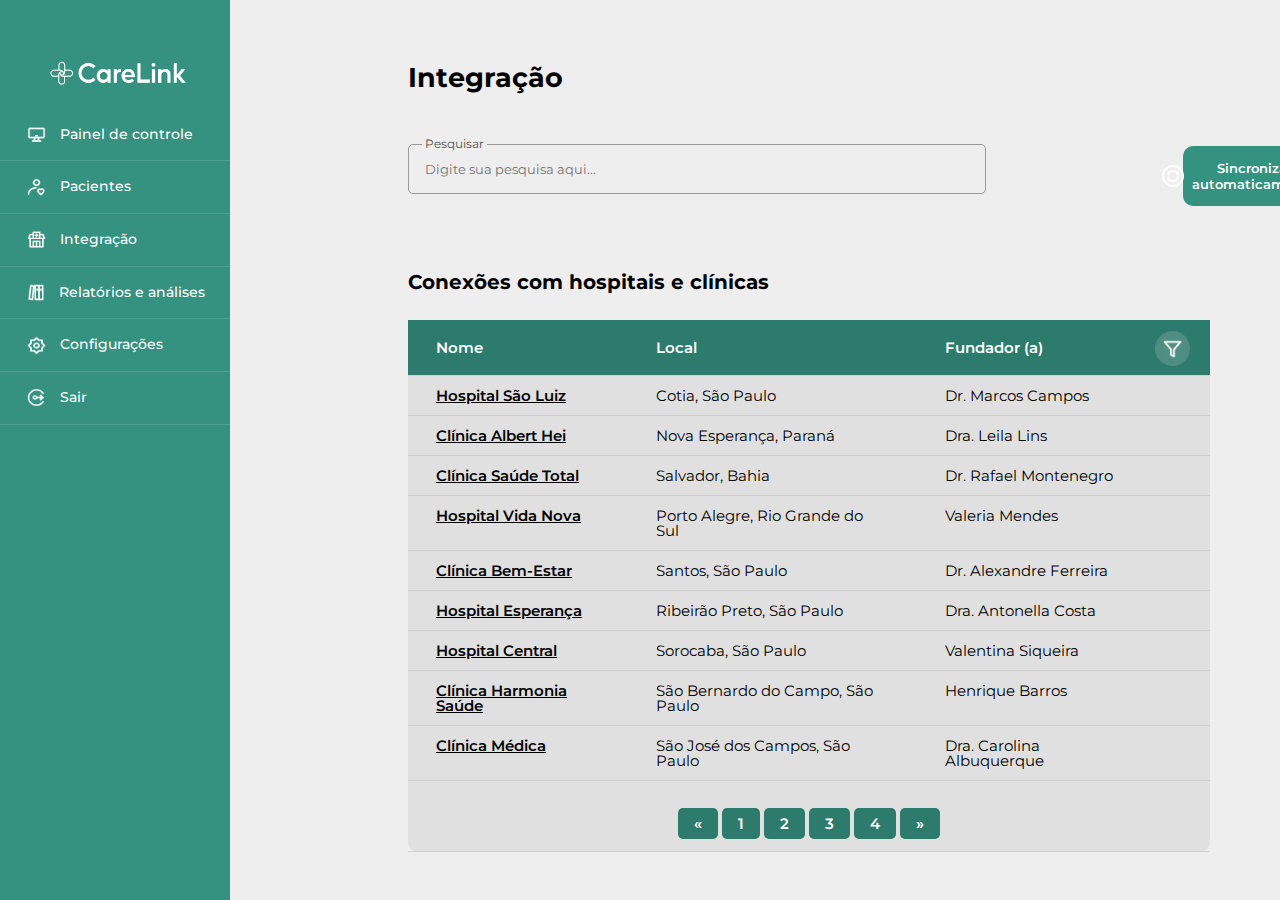
==== integracao.html @ 962ace02 "arquivo novo" ====
<!DOCTYPE html>
<html lang=pt-BR>

<head>
    <meta charset=UTF-8>
    <meta http-equiv=X-UA-Compatible content="IE=edge">
    <meta name=viewport content="width=device-width, initial-scale=1.0">
    <meta name=description content="CareLink: Integração de dados em saúde">
    <title>CareLink: Pacientes</title>
    <link rel="icon" type="image/x-icon" href="./images/favicon.png">
    <link href=./css/reset.css rel=stylesheet>
    <link href=./css/menu.css rel=stylesheet>
    <link href=./css/visaogeral.css rel=stylesheet>
    <link href=./css/pacientes.css rel=stylesheet>
    <link href=./css/perfilpaciente.css rel=stylesheet>
    <link href=./css/integracao.css rel=stylesheet>
</head>

<body>

    <div class="container-principal">

        <div class="navbar">
            <div class="container nav-container">
                <input class="checkbox__burg" type="checkbox" name="" id="" />
                <div class="hamburger-lines">
                  <span class="line line1"></span>
                  <span class="line line2"></span>
                  <span class="line line3"></span>
                </div>  
              <div class="logo">
                <h1><img src="./images/logo.png" class="logo__menu"></h1>
              </div>
              <div class="menu-items">

                <li><img src="./images/computer.png" class="item-icon"><a href="./visaogeral.html">Painel de controle</a></li>
                <li><img src="./images/personal-collection.png" class="item-icon"><a href="./pacientes.html">Pacientes</a></li>
                <li><img src="./images/hospital-two.png" class="item-icon"><a href="./integracao.html">Integração</a></li>
                <li><img src="./images/document-folder.png" class="item-icon"><a href="./relatorios.html">Relatórios e análises</a></li>
                <li><img src="./images/config.png" class="item-icon"><a href="./config.html">Configurações</a></li>
                <li><img src="./images/outbound.png" class="item-icon"><a href="./index.html">Sair</a></li>
              </div>
            </div>
          </div>

        </div>
        <nav class="sideBar-lateral">  
            <ul class="">
                <img src="./images/logo.png" alt="Logo escrita CareLink" id="imagem_logo">
                <li class="menu-item">
                    <a href="./visaogeral.html" class="item-active">
                        <img src="./images/computer.png" class="item-icon">
                        <label class="item-descricao">Painel de controle</label>   
                    </a>
                </li>
                <li class="menu-item">
                    <a href="./pacientes.html" class="item-active">
                        <img src="./images/personal-collection.png" class="item-icon">
                        <label class="item-descricao">Pacientes</label>     
                    </a>
                </li>
                <li class="menu-item">
                    <a href="./integracao.html" class="item-active">
                        <img src="./images/hospital-two.png" class="item-icon">
                        <label class="item-descricao">Integração</label>        
                    </a>
                </li>
                <li class="menu-item">
                    <a href="./relatorios.html" class="item-active">
                        <img src="./images/document-folder.png" class="item-icon">
                        <label class="item-descricao">Relatórios e análises</label>                                                    
                    </a>
                </li>
                <li class="menu-item">
                    <a href="./config.html" class="item-active">
                        <img src="./images/config.png" class="item-icon">
                        <label class="item-descricao">Configurações</label>                                                    
                    </a>
                </li>
                <li class="menu-item">
                    <a href="./index.html" class="item-active">
                        <img src="./images/outbound.png" class="item-icon">
                        <label class="item-descricao">Sair</label>                                                    
                    </a>
                </li>
            </ul>
        </nav></div>


        <div class="integracaco">
            <h1 class="titulozao">Integração</h1>
            <div class="pesquisa-botao">
            <div class="coolinput">
              <label for="input" class="text">Pesquisar</label>
              <input
                type="email"
                placeholder="Digite sua pesquisa aqui..."
                name="input"
                class="input"
              />
            </div>

            <div class="botoes_integracao">
            <button type=submit class=botao__form__int>
                <span><img src="./images/update-rotation.png">Sincronizar automaticamente</span>
            </button>
            <button type=submit class=botao__form__int>
                <span><img src="./images/add.png">Adicionar nova conexão</span>
            </button>
        </div>
        </div>



            <h1 class="subtitulo">Conexões com hospitais e clínicas</h1>

            <table class="blueTable">
                <thead>
                <tr>
                <th>Nome</th>
                <th>Local</th>
                <th>Fundador (a)</th>
                <th><img src="./images/filter.png" class="filtericon"></th>
                </tr>
                </thead>
                <tbody>
                <tr>
                <td class="td-bold-class">Hospital São Luiz</td><td>Cotia, São Paulo</td><td>Dr. Marcos Campos</td></tr>
                <tr>
                <td class="td-bold-class">Clínica Albert Hei</td><td>Nova Esperança, Paraná</td><td>Dra. Leila Lins</td></tr>
                <tr>
                <td class="td-bold-class">Clínica Saúde Total</td><td>Salvador, Bahia</td><td>Dr. Rafael Montenegro</td></tr>
                <tr>
                <td class="td-bold-class">Hospital Vida Nova</td><td>Porto Alegre, Rio Grande do Sul</td><td>Valeria Mendes</td></tr>
                <tr>
                <td class="td-bold-class">Clínica Bem-Estar</td><td>Santos, São Paulo</td><td>Dr. Alexandre Ferreira</td></tr>
                <tr>
                <td class="td-bold-class">Hospital Esperança</td><td>Ribeirão Preto, São Paulo</td><td>Dra. Antonella Costa</td></tr>
                <tr>
                    <td class="td-bold-class">Hospital Central</td><td>Sorocaba, São Paulo</td><td>Valentina Siqueira</td></tr>
                    <tr>
                        <td class="td-bold-class">Clínica Harmonia Saúde</td><td>São Bernardo do Campo, São Paulo</td><td>Henrique Barros</td></tr>
                        <tr>
                            <td class="td-bold-class">Clínica Médica</td><td>São José dos Campos, São Paulo</td><td>Dra. Carolina Albuquerque</td></tr>
                </tbody>
                </tr>
                <tfoot>
                    <tr>
                    <td colspan="6">
                    <div class="links"><a href="#">&laquo;</a> <a class="active" href="#">1</a> <a href="#">2</a> <a href="#">3</a> <a href="#">4</a> <a href="#">&raquo;</a></div>
                    </td>
                    </tr>
                    </tfoot>
                </table>

            </div>

</body>
</html>
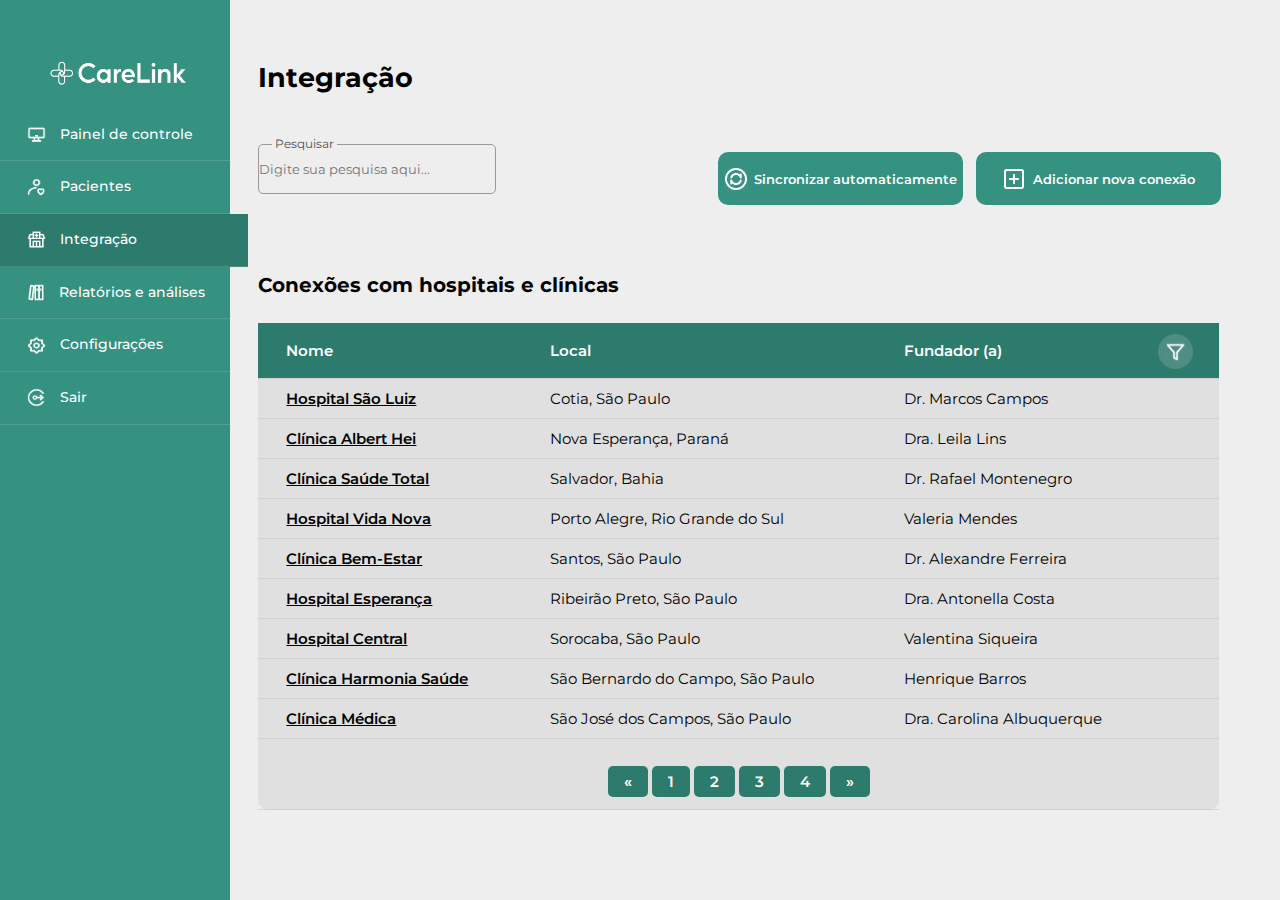
==== commit 53bd92c6: "novas páginas + responsividade" ====
--- a/integracao.html
+++ b/integracao.html
@@ -18,11 +18,22 @@
 
 <body>
 
+    <div vw class="enabled">
+        <div vw-access-button class="active"></div>
+        <div vw-plugin-wrapper>
+          <div class="vw-plugin-top-wrapper"></div>
+        </div>
+      </div>
+      <script src="https://vlibras.gov.br/app/vlibras-plugin.js"></script>
+      <script>
+        new window.VLibras.Widget('https://vlibras.gov.br/app');
+      </script>
+
     <div class="container-principal">
 
         <div class="navbar">
             <div class="container nav-container">
-                <input class="checkbox__burg" type="checkbox" name="" id="" />
+                <input class="checkbox__burg" type="checkbox" name=""   />
                 <div class="hamburger-lines">
                   <span class="line line1"></span>
                   <span class="line line2"></span>
@@ -59,7 +70,7 @@
                         <label class="item-descricao">Pacientes</label>     
                     </a>
                 </li>
-                <li class="menu-item">
+                <li class="menu-item" id="class-active">
                     <a href="./integracao.html" class="item-active">
                         <img src="./images/hospital-two.png" class="item-icon">
                         <label class="item-descricao">Integração</label>        
@@ -91,7 +102,7 @@
             <h1 class="titulozao">Integração</h1>
             <div class="pesquisa-botao">
             <div class="coolinput">
-              <label for="input" class="text">Pesquisar</label>
+              <label for="input" class="text" id="label_file">Pesquisar</label>
               <input
                 type="email"
                 placeholder="Digite sua pesquisa aqui..."
@@ -112,36 +123,37 @@
 
 
 
+        <div class="position-table">
             <h1 class="subtitulo">Conexões com hospitais e clínicas</h1>
 
             <table class="blueTable">
                 <thead>
                 <tr>
                 <th>Nome</th>
-                <th>Local</th>
-                <th>Fundador (a)</th>
-                <th><img src="./images/filter.png" class="filtericon"></th>
+                <th class="hide-on-mobile-hour">Local</th>
+                <th class="hide-on-mobile">Fundador (a)</th>
+                <th class="hide-on-mobile"><img src="./images/filter.png" class="filtericon"></th>
                 </tr>
                 </thead>
                 <tbody>
                 <tr>
-                <td class="td-bold-class">Hospital São Luiz</td><td>Cotia, São Paulo</td><td>Dr. Marcos Campos</td></tr>
+                <td class="td-bold-class">Hospital São Luiz</td><td class="hide-on-mobile-hour">Cotia, São Paulo</td><td class="hide-on-mobile">Dr. Marcos Campos</td></tr>
                 <tr>
-                <td class="td-bold-class">Clínica Albert Hei</td><td>Nova Esperança, Paraná</td><td>Dra. Leila Lins</td></tr>
+                <td class="td-bold-class">Clínica Albert Hei</td><td class="hide-on-mobile-hour">Nova Esperança, Paraná</td><td class="hide-on-mobile">Dra. Leila Lins</td></tr>
                 <tr>
-                <td class="td-bold-class">Clínica Saúde Total</td><td>Salvador, Bahia</td><td>Dr. Rafael Montenegro</td></tr>
+                <td class="td-bold-class">Clínica Saúde Total</td><td class="hide-on-mobile-hour">Salvador, Bahia</td><td class="hide-on-mobile">Dr. Rafael Montenegro</td></tr>
                 <tr>
-                <td class="td-bold-class">Hospital Vida Nova</td><td>Porto Alegre, Rio Grande do Sul</td><td>Valeria Mendes</td></tr>
+                <td class="td-bold-class">Hospital Vida Nova</td><td class="hide-on-mobile-hour">Porto Alegre, Rio Grande do Sul</td><td class="hide-on-mobile">Valeria Mendes</td></tr>
                 <tr>
-                <td class="td-bold-class">Clínica Bem-Estar</td><td>Santos, São Paulo</td><td>Dr. Alexandre Ferreira</td></tr>
+                <td class="td-bold-class">Clínica Bem-Estar</td><td class="hide-on-mobile-hour">Santos, São Paulo</td><td class="hide-on-mobile">Dr. Alexandre Ferreira</td></tr>
                 <tr>
-                <td class="td-bold-class">Hospital Esperança</td><td>Ribeirão Preto, São Paulo</td><td>Dra. Antonella Costa</td></tr>
+                <td class="td-bold-class">Hospital Esperança</td><td class="hide-on-mobile-hour">Ribeirão Preto, São Paulo</td><td class="hide-on-mobile">Dra. Antonella Costa</td></tr>
                 <tr>
-                    <td class="td-bold-class">Hospital Central</td><td>Sorocaba, São Paulo</td><td>Valentina Siqueira</td></tr>
+                    <td class="td-bold-class">Hospital Central</td><td class="hide-on-mobile-hour">Sorocaba, São Paulo</td><td class="hide-on-mobile">Valentina Siqueira</td></tr>
                     <tr>
-                        <td class="td-bold-class">Clínica Harmonia Saúde</td><td>São Bernardo do Campo, São Paulo</td><td>Henrique Barros</td></tr>
+                        <td class="td-bold-class">Clínica Harmonia Saúde</td><td class="hide-on-mobile-hour">São Bernardo do Campo, São Paulo</td><td class="hide-on-mobile">Henrique Barros</td></tr>
                         <tr>
-                            <td class="td-bold-class">Clínica Médica</td><td>São José dos Campos, São Paulo</td><td>Dra. Carolina Albuquerque</td></tr>
+                            <td class="td-bold-class">Clínica Médica</td><td class="hide-on-mobile-hour">São José dos Campos, São Paulo</td><td class="hide-on-mobile">Dra. Carolina Albuquerque</td></tr>
                 </tbody>
                 </tr>
                 <tfoot>
@@ -152,8 +164,8 @@
                     </tr>
                     </tfoot>
                 </table>
-
             </div>
-
+            </div>
+            <script src="newFile.js"> </script>
 </body>
 </html>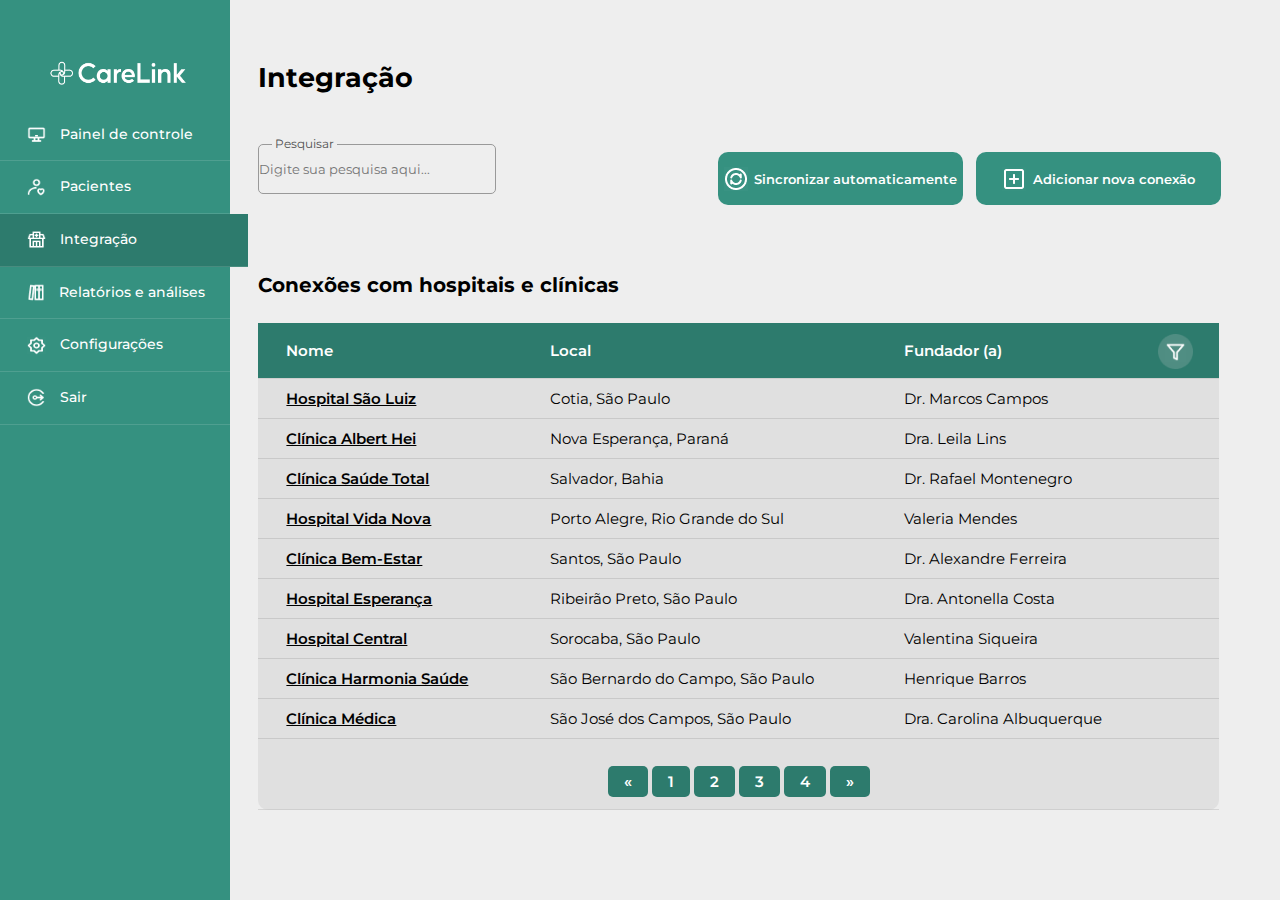
==== commit 9f777d42: "add requisição get do paciente e integracao." ====
--- a/integracao.html
+++ b/integracao.html
@@ -135,7 +135,7 @@
                 <th class="hide-on-mobile"><img src="./images/filter.png" class="filtericon"></th>
                 </tr>
                 </thead>
-                <tbody>
+                <tbody class="tbody">
                 <tr>
                 <td class="td-bold-class">Hospital São Luiz</td><td class="hide-on-mobile-hour">Cotia, São Paulo</td><td class="hide-on-mobile">Dr. Marcos Campos</td></tr>
                 <tr>
@@ -167,5 +167,6 @@
             </div>
             </div>
             <script src="newFile.js"> </script>
+            ,<script src="js/integracao.js"></script>
 </body>
 </html>